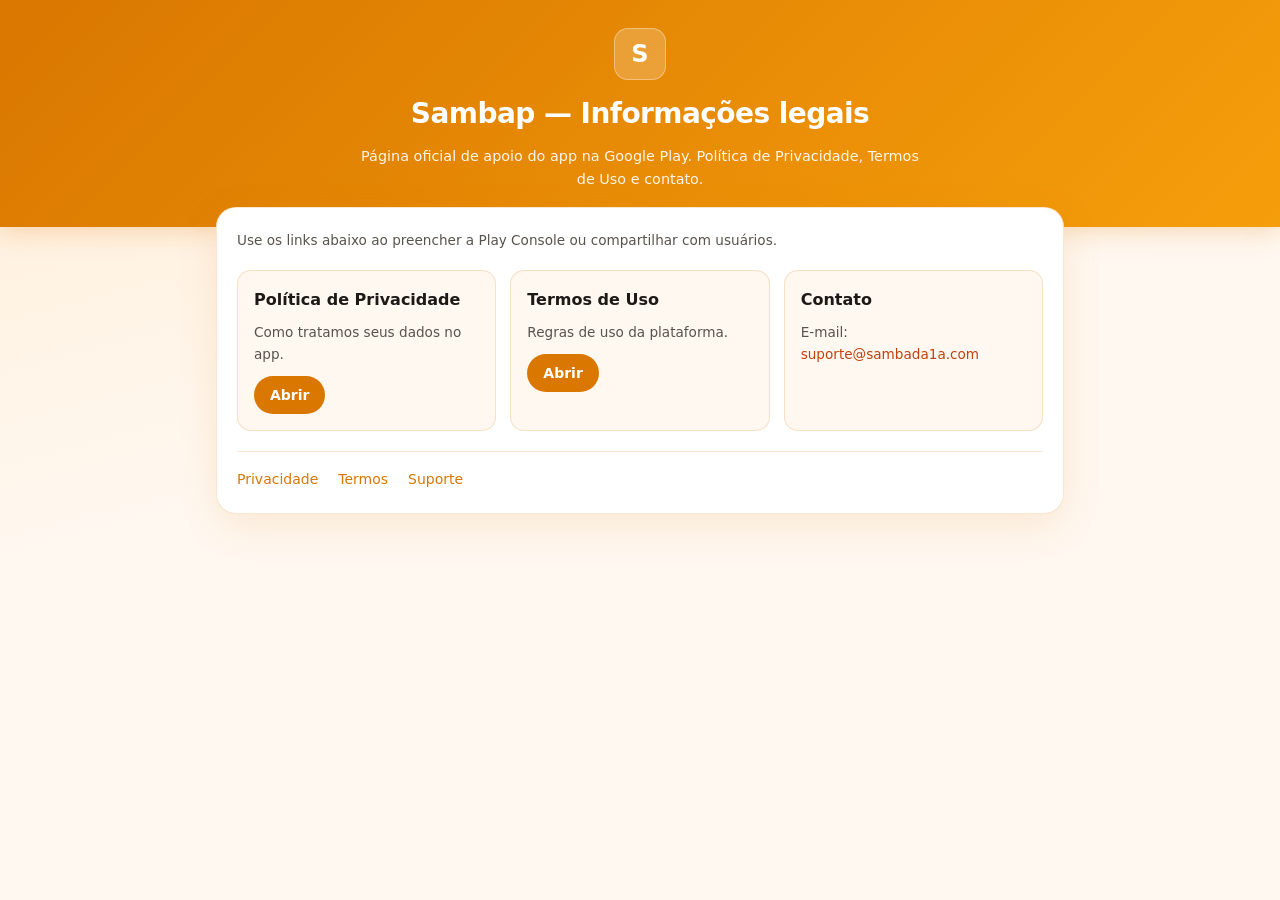
==== docs/index.html @ 3d009927 "Arquivos novos" ====
<!doctype html>
<html lang="pt-BR">
  <head>
    <meta charset="utf-8" />
    <meta name="viewport" content="width=device-width,initial-scale=1" />
    <title>Sambap — Informações legais</title>
    <meta
      name="description"
      content="Página de apoio (Política de Privacidade, Termos e contato) do app Sambap na Google Play."
    />
    <link rel="stylesheet" href="./legal-shared.css" />
  </head>
  <body>
    <header class="legal-header">
      <div class="legal-logo" aria-hidden="true">S</div>
      <h1>Sambap — Informações legais</h1>
      <p>
        Página oficial de apoio do app na Google Play. Política de Privacidade, Termos de Uso e contato.
      </p>
    </header>

    <main class="wrap">
      <section class="card">
        <p class="small" style="margin-top: 0">
          Use os links abaixo ao preencher a Play Console ou compartilhar com usuários.
        </p>
        <div class="grid">
          <div class="item">
            <strong>Política de Privacidade</strong>
            <p class="small" style="margin: 0">Como tratamos seus dados no app.</p>
            <a class="btn-link" href="./privacy.html">Abrir</a>
          </div>
          <div class="item">
            <strong>Termos de Uso</strong>
            <p class="small" style="margin: 0">Regras de uso da plataforma.</p>
            <a class="btn-link" href="./terms.html">Abrir</a>
          </div>
          <div class="item">
            <strong>Contato</strong>
            <p class="small" style="margin: 0">
              E-mail:
              <a href="mailto:suporte@sambada1a.com">suporte@sambada1a.com</a>
            </p>
          </div>
        </div>
        <nav class="legal-nav" aria-label="Navegação">
          <a href="./privacy.html">Privacidade</a>
          <a href="./terms.html">Termos</a>
          <a href="mailto:suporte@sambada1a.com">Suporte</a>
        </nav>
      </section>
    </main>
  </body>
</html>
---- docs/legal-shared.css ----
/* Estilo compartilhado — páginas legais alinhadas ao app Sambap (laranja #d97700) */
:root {
  color-scheme: light;
  --primary: #d97700;
  --primary-dark: #b45309;
  --primary-light: #f59e0b;
  --bg: #fff8f0;
  --bg-accent: #ffedd5;
  --card: #ffffff;
  --text: #1c1917;
  --muted: #57534e;
  --link: #c2410c;
  --border: rgba(217, 119, 0, 0.18);
  --shadow: 0 12px 40px rgba(217, 119, 0, 0.12);
  --radius: 20px;
  --font: "Segoe UI", system-ui, -apple-system, Roboto, Ubuntu, Cantarell, Noto Sans,
    Arial, sans-serif;
}

@media (prefers-color-scheme: dark) {
  :root {
    color-scheme: dark;
    --bg: #14110e;
    --bg-accent: #292017;
    --card: #1f1a16;
    --text: #fafaf9;
    --muted: #a8a29e;
    --link: #fdba74;
    --border: rgba(251, 191, 36, 0.2);
    --shadow: 0 12px 40px rgba(0, 0, 0, 0.45);
  }
}

* {
  box-sizing: border-box;
}

body {
  margin: 0;
  font-family: var(--font);
  background: linear-gradient(
      165deg,
      var(--bg-accent) 0%,
      var(--bg) 45%,
      var(--bg) 100%
    );
  color: var(--text);
  line-height: 1.6;
  min-height: 100vh;
}

.legal-header {
  background: linear-gradient(135deg, var(--primary) 0%, var(--primary-light) 100%);
  color: #fff;
  padding: 28px 18px 36px;
  text-align: center;
  box-shadow: 0 4px 24px rgba(217, 119, 0, 0.25);
}

.legal-header h1 {
  margin: 0;
  font-size: clamp(1.35rem, 4vw, 1.75rem);
  font-weight: 800;
  letter-spacing: -0.02em;
}

.legal-header p {
  margin: 8px 0 0;
  font-size: 0.9rem;
  opacity: 0.92;
  max-width: 36rem;
  margin-left: auto;
  margin-right: auto;
}

.legal-logo {
  display: inline-flex;
  align-items: center;
  justify-content: center;
  width: 52px;
  height: 52px;
  border-radius: 14px;
  background: rgba(255, 255, 255, 0.2);
  border: 1px solid rgba(255, 255, 255, 0.35);
  font-size: 1.5rem;
  font-weight: 900;
  margin-bottom: 12px;
}

.wrap {
  max-width: 880px;
  margin: -20px auto 0;
  padding: 0 16px 56px;
  position: relative;
  z-index: 1;
}

.card {
  background: var(--card);
  border: 1px solid var(--border);
  border-radius: var(--radius);
  padding: 22px 20px;
  box-shadow: var(--shadow);
}

.card h2 {
  margin: 0 0 12px;
  font-size: 1.15rem;
  color: var(--primary);
}

.card p,
.card li {
  color: var(--muted);
}

a {
  color: var(--link);
  text-decoration: none;
  font-weight: 500;
}

a:hover {
  text-decoration: underline;
}

.grid {
  display: grid;
  grid-template-columns: repeat(auto-fit, minmax(240px, 1fr));
  gap: 14px;
  margin-top: 18px;
}

.item {
  background: var(--bg);
  border: 1px solid var(--border);
  border-radius: 14px;
  padding: 16px;
  display: flex;
  flex-direction: column;
  gap: 10px;
}

.item strong {
  color: var(--text);
  font-size: 1rem;
}

.btn-link {
  display: inline-flex;
  align-items: center;
  justify-content: center;
  align-self: flex-start;
  padding: 8px 16px;
  border-radius: 999px;
  background: var(--primary);
  color: #fff !important;
  font-size: 0.875rem;
  font-weight: 600;
  text-decoration: none !important;
  transition: background 0.2s, transform 0.15s;
}

.btn-link:hover {
  background: var(--primary-dark);
  transform: translateY(-1px);
  text-decoration: none !important;
}

.small {
  font-size: 0.85rem;
  color: var(--muted);
}

.legal-nav {
  margin-top: 20px;
  padding-top: 16px;
  border-top: 1px solid var(--border);
  display: flex;
  flex-wrap: wrap;
  gap: 12px 20px;
  font-size: 0.875rem;
}

.legal-nav a {
  color: var(--primary);
}

/* Páginas longas (privacidade / termos) */
.card h1 {
  margin: 0;
  font-size: 1.5rem;
  font-weight: 800;
  color: var(--text);
  letter-spacing: -0.02em;
}

.card h2 {
  margin: 1.25rem 0 0.5rem;
  font-size: 1.05rem;
  font-weight: 700;
  color: var(--primary);
}

.top {
  display: flex;
  align-items: baseline;
  gap: 10px;
  flex-wrap: wrap;
}

.meta {
  color: var(--muted);
  font-size: 0.8125rem;
  margin-top: 6px;
}

.nav {
  margin: 14px 0 0;
  font-size: 0.875rem;
  padding-bottom: 12px;
  border-bottom: 1px solid var(--border);
}

.nav a {
  margin-right: 14px;
  color: var(--primary);
}

.pill {
  display: inline-block;
  border: 1px solid var(--border);
  border-radius: 999px;
  padding: 4px 10px;
  font-size: 0.75rem;
  color: var(--muted);
  background: var(--bg);
}

code {
  font-family: ui-monospace, SFMono-Regular, Menlo, Monaco, Consolas, monospace;
  font-size: 0.9em;
  background: var(--bg);
  padding: 0.1em 0.35em;
  border-radius: 4px;
}
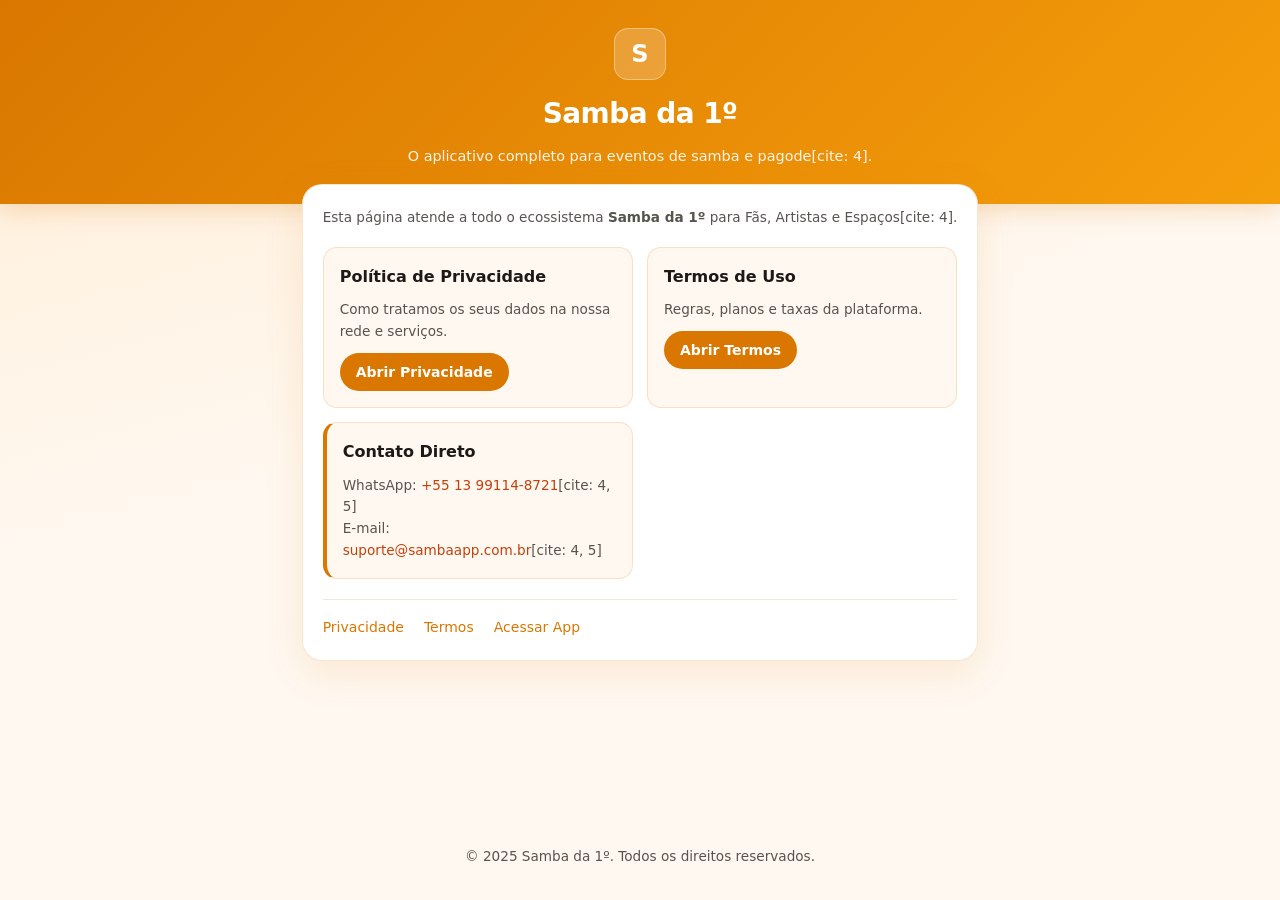
==== commit 8ed8b0c3: "Atualiza páginas legais e de privacidade do Samba da 1º" ====
--- a/docs/index.html
+++ b/docs/index.html
@@ -3,52 +3,55 @@
   <head>
     <meta charset="utf-8" />
     <meta name="viewport" content="width=device-width,initial-scale=1" />
-    <title>Sambap — Informações legais</title>
-    <meta
-      name="description"
-      content="Página de apoio (Política de Privacidade, Termos e contato) do app Sambap na Google Play."
-    />
+    <title>Samba da 1º — Informações Legais</title>
+    <meta name="description" content="O aplicativo completo para eventos de samba e pagode. Página oficial de apoio (Política de Privacidade, Termos e contato)." />
+    
+    <meta property="og:title" content="Samba da 1º — Informações Legais" />
+    <meta property="og:description" content="O aplicativo completo para eventos de samba e pagode. Política de Privacidade e Termos de Uso." />
+    <meta property="og:type" content="website" />
+    <meta property="og:url" content="https://app-de-primeira.web.app" />
+
     <link rel="stylesheet" href="./legal-shared.css" />
   </head>
   <body>
     <header class="legal-header">
       <div class="legal-logo" aria-hidden="true">S</div>
-      <h1>Sambap — Informações legais</h1>
-      <p>
-        Página oficial de apoio do app na Google Play. Política de Privacidade, Termos de Uso e contato.
-      </p>
+      <h1>Samba da 1º</h1>
+      <p>O aplicativo completo para eventos de samba e pagode[cite: 4].</p>
     </header>
-
     <main class="wrap">
       <section class="card">
         <p class="small" style="margin-top: 0">
-          Use os links abaixo ao preencher a Play Console ou compartilhar com usuários.
+          Esta página atende a todo o ecossistema <strong>Samba da 1º</strong> para Fãs, Artistas e Espaços[cite: 4].
         </p>
         <div class="grid">
           <div class="item">
             <strong>Política de Privacidade</strong>
-            <p class="small" style="margin: 0">Como tratamos seus dados no app.</p>
-            <a class="btn-link" href="./privacy.html">Abrir</a>
+            <p class="small" style="margin: 0">Como tratamos os seus dados na nossa rede e serviços.</p>
+            <a class="btn-link" href="./privacy.html">Abrir Privacidade</a>
           </div>
           <div class="item">
             <strong>Termos de Uso</strong>
-            <p class="small" style="margin: 0">Regras de uso da plataforma.</p>
-            <a class="btn-link" href="./terms.html">Abrir</a>
+            <p class="small" style="margin: 0">Regras, planos e taxas da plataforma.</p>
+            <a class="btn-link" href="./terms.html">Abrir Termos</a>
           </div>
-          <div class="item">
-            <strong>Contato</strong>
+          <div class="item" style="border-left: 4px solid var(--primary);">
+            <strong>Contato Direto</strong>
             <p class="small" style="margin: 0">
-              E-mail:
-              <a href="mailto:suporte@sambada1a.com">suporte@sambada1a.com</a>
+              WhatsApp: <a href="https://wa.me/5513991148721">+55 13 99114-8721</a>[cite: 4, 5]<br/>
+              E-mail: <a href="mailto:suporte@sambaapp.com.br">suporte@sambaapp.com.br</a>[cite: 4, 5]
             </p>
           </div>
         </div>
-        <nav class="legal-nav" aria-label="Navegação">
+        <nav class="legal-nav" aria-label="Navegação secundária">
           <a href="./privacy.html">Privacidade</a>
           <a href="./terms.html">Termos</a>
-          <a href="mailto:suporte@sambada1a.com">Suporte</a>
+          <a href="https://app-de-primeira.web.app">Acessar App</a>
         </nav>
       </section>
     </main>
+    <footer class="site-footer">
+      &copy; 2025 Samba da 1º. Todos os direitos reservados.
+    </footer>
   </body>
-</html>
+</html>
--- a/docs/legal-shared.css
+++ b/docs/legal-shared.css
@@ -1,7 +1,11 @@
-/* Estilo compartilhado — páginas legais alinhadas ao app Sambap (laranja #d97700) */
+/* Estilo compartilhado — Páginas legais alinhadas ao app Samba da 1º */
 :root {
   color-scheme: light;
+  /* Paleta de Cores Oficial */
   --primary: #d97700;
+  --app-fan: #0000cd;
+  --app-artist: #710d71;
+  
   --primary-dark: #b45309;
   --primary-light: #f59e0b;
   --bg: #fff8f0;
@@ -13,8 +17,7 @@
   --border: rgba(217, 119, 0, 0.18);
   --shadow: 0 12px 40px rgba(217, 119, 0, 0.12);
   --radius: 20px;
-  --font: "Segoe UI", system-ui, -apple-system, Roboto, Ubuntu, Cantarell, Noto Sans,
-    Arial, sans-serif;
+  --font: "Segoe UI", system-ui, -apple-system, Roboto, Ubuntu, Cantarell, Noto Sans, Arial, sans-serif;
 }
 
 @media (prefers-color-scheme: dark) {
@@ -31,22 +34,21 @@
   }
 }
 
-* {
+*, *::before, *::after {
   box-sizing: border-box;
 }
+
+html { scroll-behavior: smooth; }
 
 body {
   margin: 0;
   font-family: var(--font);
-  background: linear-gradient(
-      165deg,
-      var(--bg-accent) 0%,
-      var(--bg) 45%,
-      var(--bg) 100%
-    );
+  background: linear-gradient(165deg, var(--bg-accent) 0%, var(--bg) 45%, var(--bg) 100%);
   color: var(--text);
   line-height: 1.6;
   min-height: 100vh;
+  display: flex;
+  flex-direction: column;
 }
 
 .legal-header {
@@ -93,6 +95,7 @@
   padding: 0 16px 56px;
   position: relative;
   z-index: 1;
+  flex: 1;
 }
 
 .card {
@@ -109,10 +112,7 @@
   color: var(--primary);
 }
 
-.card p,
-.card li {
-  color: var(--muted);
-}
+.card p, .card li { color: var(--muted); }
 
 a {
   color: var(--link);
@@ -120,8 +120,12 @@
   font-weight: 500;
 }
 
-a:hover {
-  text-decoration: underline;
+a:hover { text-decoration: underline; }
+
+a:focus-visible, .btn-link:focus-visible {
+  outline: 3px solid var(--primary-light);
+  outline-offset: 3px;
+  border-radius: 4px;
 }
 
 .grid {
@@ -139,6 +143,13 @@
   display: flex;
   flex-direction: column;
   gap: 10px;
+  transition: transform 0.2s ease, box-shadow 0.2s ease;
+}
+
+.item:hover {
+  transform: translateY(-3px);
+  box-shadow: 0 8px 24px rgba(217, 119, 0, 0.08);
+  border-color: var(--primary-light);
 }
 
 .item strong {
@@ -164,7 +175,6 @@
 .btn-link:hover {
   background: var(--primary-dark);
   transform: translateY(-1px);
-  text-decoration: none !important;
 }
 
 .small {
@@ -182,12 +192,9 @@
   font-size: 0.875rem;
 }
 
-.legal-nav a {
-  color: var(--primary);
-}
-
-/* Páginas longas (privacidade / termos) */
-.card h1 {
+.legal-nav a { color: var(--primary); }
+
+.card h2.title-main {
   margin: 0;
   font-size: 1.5rem;
   font-weight: 800;
@@ -244,3 +251,11 @@
   padding: 0.1em 0.35em;
   border-radius: 4px;
 }
+
+.site-footer {
+  text-align: center;
+  padding: 2rem 1rem;
+  color: var(--muted);
+  font-size: 0.85rem;
+  margin-top: auto;
+}
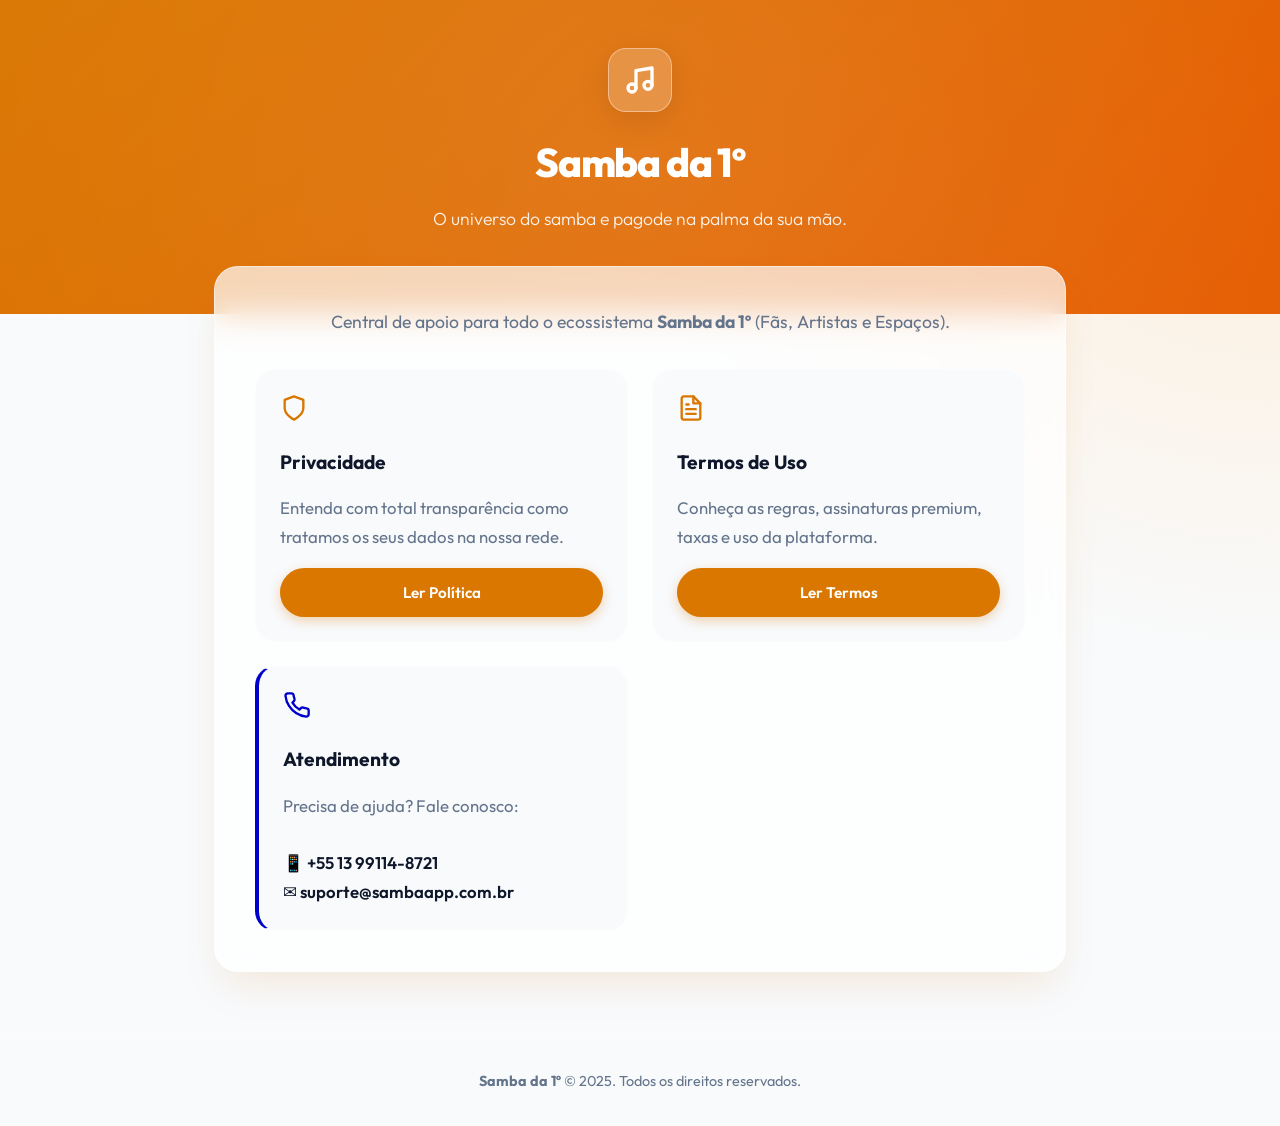
==== commit 8b849f2b: "Atualiza páginas" ====
--- a/docs/index.html
+++ b/docs/index.html
@@ -9,49 +9,54 @@
     <meta property="og:title" content="Samba da 1º — Informações Legais" />
     <meta property="og:description" content="O aplicativo completo para eventos de samba e pagode. Política de Privacidade e Termos de Uso." />
     <meta property="og:type" content="website" />
-    <meta property="og:url" content="https://app-de-primeira.web.app" />
 
     <link rel="stylesheet" href="./legal-shared.css" />
   </head>
   <body>
     <header class="legal-header">
-      <div class="legal-logo" aria-hidden="true">S</div>
+      <div class="legal-logo" aria-hidden="true">
+        <svg width="32" height="32" viewBox="0 0 24 24" fill="none" stroke="currentColor" stroke-width="2.5" stroke-linecap="round" stroke-linejoin="round"><path d="M9 18V5l12-2v13"></path><circle cx="6" cy="18" r="3"></circle><circle cx="18" cy="16" r="3"></circle></svg>
+      </div>
       <h1>Samba da 1º</h1>
-      <p>O aplicativo completo para eventos de samba e pagode[cite: 4].</p>
+      <p>O universo do samba e pagode na palma da sua mão.</p>
     </header>
+    
     <main class="wrap">
       <section class="card">
-        <p class="small" style="margin-top: 0">
-          Esta página atende a todo o ecossistema <strong>Samba da 1º</strong> para Fãs, Artistas e Espaços[cite: 4].
+        <p style="text-align: center; font-size: 1.1rem; margin-top: 0; margin-bottom: 2rem;">
+          Central de apoio para todo o ecossistema <strong>Samba da 1º</strong> (Fãs, Artistas e Espaços).
         </p>
+        
         <div class="grid">
           <div class="item">
-            <strong>Política de Privacidade</strong>
-            <p class="small" style="margin: 0">Como tratamos os seus dados na nossa rede e serviços.</p>
-            <a class="btn-link" href="./privacy.html">Abrir Privacidade</a>
+            <svg style="color: var(--primary); margin-bottom: 0.5rem;" width="28" height="28" viewBox="0 0 24 24" fill="none" stroke="currentColor" stroke-width="2" stroke-linecap="round" stroke-linejoin="round"><path d="M12 22s8-4 8-10V5l-8-3-8 3v7c0 6 8 10 8 10z"></path></svg>
+            <strong>Privacidade</strong>
+            <p class="small">Entenda com total transparência como tratamos os seus dados na nossa rede.</p>
+            <a class="btn-link" href="./privacy.html">Ler Política</a>
           </div>
+          
           <div class="item">
+            <svg style="color: var(--primary); margin-bottom: 0.5rem;" width="28" height="28" viewBox="0 0 24 24" fill="none" stroke="currentColor" stroke-width="2" stroke-linecap="round" stroke-linejoin="round"><path d="M14 2H6a2 2 0 0 0-2 2v16a2 2 0 0 0 2 2h12a2 2 0 0 0 2-2V8z"></path><polyline points="14 2 14 8 20 8"></polyline><line x1="16" y1="13" x2="8" y2="13"></line><line x1="16" y1="17" x2="8" y2="17"></line><polyline points="10 9 9 9 8 9"></polyline></svg>
             <strong>Termos de Uso</strong>
-            <p class="small" style="margin: 0">Regras, planos e taxas da plataforma.</p>
-            <a class="btn-link" href="./terms.html">Abrir Termos</a>
+            <p class="small">Conheça as regras, assinaturas premium, taxas e uso da plataforma.</p>
+            <a class="btn-link" href="./terms.html">Ler Termos</a>
           </div>
-          <div class="item" style="border-left: 4px solid var(--primary);">
-            <strong>Contato Direto</strong>
-            <p class="small" style="margin: 0">
-              WhatsApp: <a href="https://wa.me/5513991148721">+55 13 99114-8721</a>[cite: 4, 5]<br/>
-              E-mail: <a href="mailto:suporte@sambaapp.com.br">suporte@sambaapp.com.br</a>[cite: 4, 5]
+          
+          <div class="item" style="border-left: 4px solid var(--app-fan);">
+            <svg style="color: var(--app-fan); margin-bottom: 0.5rem;" width="28" height="28" viewBox="0 0 24 24" fill="none" stroke="currentColor" stroke-width="2" stroke-linecap="round" stroke-linejoin="round"><path d="M22 16.92v3a2 2 0 0 1-2.18 2 19.79 19.79 0 0 1-8.63-3.07 19.5 19.5 0 0 1-6-6 19.79 19.79 0 0 1-3.07-8.67A2 2 0 0 1 4.11 2h3a2 2 0 0 1 2 1.72 12.84 12.84 0 0 0 .7 2.81 2 2 0 0 1-.45 2.11L8.09 9.91a16 16 0 0 0 6 6l1.27-1.27a2 2 0 0 1 2.11-.45 12.84 12.84 0 0 0 2.81.7A2 2 0 0 1 22 16.92z"></path></svg>
+            <strong>Atendimento</strong>
+            <p class="small">
+              Precisa de ajuda? Fale conosco:<br/><br/>
+              <a href="https://wa.me/5513991148721" style="color: var(--text);">📱 +55 13 99114-8721</a><br/>
+              <a href="mailto:suporte@sambaapp.com.br" style="color: var(--text);">✉️ suporte@sambaapp.com.br</a>
             </p>
           </div>
         </div>
-        <nav class="legal-nav" aria-label="Navegação secundária">
-          <a href="./privacy.html">Privacidade</a>
-          <a href="./terms.html">Termos</a>
-          <a href="https://app-de-primeira.web.app">Acessar App</a>
-        </nav>
       </section>
     </main>
+    
     <footer class="site-footer">
-      &copy; 2025 Samba da 1º. Todos os direitos reservados.
+      <strong>Samba da 1º</strong> &copy; 2025. Todos os direitos reservados.
     </footer>
   </body>
 </html>
--- a/docs/legal-shared.css
+++ b/docs/legal-shared.css
@@ -1,36 +1,42 @@
-/* Estilo compartilhado — Páginas legais alinhadas ao app Samba da 1º */
+@import url('https://fonts.googleapis.com/css2?family=Outfit:wght@300;400;500;600;700;800&display=swap');
+
+/* Variáveis e Tema Moderno */
 :root {
   color-scheme: light;
-  /* Paleta de Cores Oficial */
   --primary: #d97700;
+  --primary-light: #f5a31a;
+  --primary-dark: #b45309;
   --app-fan: #0000cd;
   --app-artist: #710d71;
   
-  --primary-dark: #b45309;
-  --primary-light: #f59e0b;
-  --bg: #fff8f0;
-  --bg-accent: #ffedd5;
-  --card: #ffffff;
-  --text: #1c1917;
-  --muted: #57534e;
-  --link: #c2410c;
-  --border: rgba(217, 119, 0, 0.18);
-  --shadow: 0 12px 40px rgba(217, 119, 0, 0.12);
-  --radius: 20px;
-  --font: "Segoe UI", system-ui, -apple-system, Roboto, Ubuntu, Cantarell, Noto Sans, Arial, sans-serif;
+  --bg: #f8fafc;
+  --bg-gradient: radial-gradient(circle at top right, #ffedd5 0%, #f8fafc 40%);
+  --card-bg: rgba(255, 255, 255, 0.7);
+  --card-border: rgba(255, 255, 255, 0.5);
+  
+  --text: #0f172a;
+  --text-muted: #64748b;
+  --link: #d97700;
+  
+  --shadow-sm: 0 4px 6px -1px rgba(0, 0, 0, 0.05);
+  --shadow-lg: 0 20px 40px -10px rgba(217, 119, 0, 0.15);
+  --radius: 24px;
+  --font: 'Outfit', system-ui, -apple-system, sans-serif;
 }
 
 @media (prefers-color-scheme: dark) {
   :root {
     color-scheme: dark;
-    --bg: #14110e;
-    --bg-accent: #292017;
-    --card: #1f1a16;
-    --text: #fafaf9;
-    --muted: #a8a29e;
-    --link: #fdba74;
-    --border: rgba(251, 191, 36, 0.2);
-    --shadow: 0 12px 40px rgba(0, 0, 0, 0.45);
+    --bg: #0f172a;
+    --bg-gradient: radial-gradient(circle at top right, rgba(217,119,0,0.15) 0%, #0f172a 50%);
+    --card-bg: rgba(30, 41, 59, 0.6);
+    --card-border: rgba(255, 255, 255, 0.05);
+    
+    --text: #f8fafc;
+    --text-muted: #94a3b8;
+    --link: #fbd38d;
+    
+    --shadow-lg: 0 20px 40px -10px rgba(0, 0, 0, 0.5);
   }
 }
 
@@ -38,224 +44,299 @@
   box-sizing: border-box;
 }
 
-html { scroll-behavior: smooth; }
+html {
+  scroll-behavior: smooth;
+}
 
 body {
   margin: 0;
   font-family: var(--font);
-  background: linear-gradient(165deg, var(--bg-accent) 0%, var(--bg) 45%, var(--bg) 100%);
+  background: var(--bg);
+  background-image: var(--bg-gradient);
   color: var(--text);
-  line-height: 1.6;
+  line-height: 1.7;
   min-height: 100vh;
   display: flex;
   flex-direction: column;
-}
-
+  -webkit-font-smoothing: antialiased;
+}
+
+/* Header Premium */
 .legal-header {
-  background: linear-gradient(135deg, var(--primary) 0%, var(--primary-light) 100%);
-  color: #fff;
-  padding: 28px 18px 36px;
+  background: linear-gradient(135deg, var(--primary) 0%, #e65c00 100%);
+  color: #ffffff;
+  padding: 3rem 1.5rem 5rem;
   text-align: center;
-  box-shadow: 0 4px 24px rgba(217, 119, 0, 0.25);
+  position: relative;
+  overflow: hidden;
+}
+
+.legal-header::before {
+  content: '';
+  position: absolute;
+  top: -50%; left: -50%; width: 200%; height: 200%;
+  background: radial-gradient(circle, rgba(255,255,255,0.1) 0%, transparent 60%);
+  animation: rotate 20s linear infinite;
+}
+
+@keyframes rotate {
+  100% { transform: rotate(360deg); }
+}
+
+.legal-logo {
+  position: relative;
+  display: inline-flex;
+  align-items: center;
+  justify-content: center;
+  width: 64px;
+  height: 64px;
+  border-radius: 18px;
+  background: rgba(255, 255, 255, 0.2);
+  backdrop-filter: blur(10px);
+  border: 1px solid rgba(255, 255, 255, 0.4);
+  font-size: 2rem;
+  font-weight: 800;
+  margin-bottom: 1rem;
+  box-shadow: 0 8px 32px rgba(0,0,0,0.1);
+  animation: float 6s ease-in-out infinite;
+}
+
+@keyframes float {
+  0%, 100% { transform: translateY(0); }
+  50% { transform: translateY(-10px); }
 }
 
 .legal-header h1 {
+  position: relative;
   margin: 0;
-  font-size: clamp(1.35rem, 4vw, 1.75rem);
+  font-size: clamp(1.8rem, 5vw, 2.5rem);
   font-weight: 800;
-  letter-spacing: -0.02em;
+  letter-spacing: -0.03em;
 }
 
 .legal-header p {
-  margin: 8px 0 0;
-  font-size: 0.9rem;
-  opacity: 0.92;
-  max-width: 36rem;
-  margin-left: auto;
-  margin-right: auto;
-}
-
-.legal-logo {
-  display: inline-flex;
-  align-items: center;
-  justify-content: center;
-  width: 52px;
-  height: 52px;
-  border-radius: 14px;
-  background: rgba(255, 255, 255, 0.2);
-  border: 1px solid rgba(255, 255, 255, 0.35);
-  font-size: 1.5rem;
-  font-weight: 900;
-  margin-bottom: 12px;
-}
-
+  position: relative;
+  margin: 0.5rem auto 0;
+  font-size: 1.1rem;
+  font-weight: 300;
+  opacity: 0.9;
+  max-width: 40rem;
+}
+
+/* Layout Principal & Glassmorphism */
 .wrap {
-  max-width: 880px;
-  margin: -20px auto 0;
-  padding: 0 16px 56px;
-  position: relative;
-  z-index: 1;
+  max-width: 900px;
+  width: 100%;
+  margin: -3rem auto 0;
+  padding: 0 1.5rem 4rem;
+  position: relative;
+  z-index: 10;
   flex: 1;
 }
 
 .card {
-  background: var(--card);
-  border: 1px solid var(--border);
+  background: var(--card-bg);
+  backdrop-filter: blur(16px);
+  -webkit-backdrop-filter: blur(16px);
+  border: 1px solid var(--card-border);
   border-radius: var(--radius);
-  padding: 22px 20px;
-  box-shadow: var(--shadow);
+  padding: 2.5rem;
+  box-shadow: var(--shadow-lg);
+}
+
+/* Tipografia Interna */
+.card h2.title-main {
+  margin: 0;
+  font-size: 2rem;
+  font-weight: 800;
+  letter-spacing: -0.03em;
+  background: linear-gradient(90deg, var(--primary), #e65c00);
+  -webkit-background-clip: text;
+  -webkit-text-fill-color: transparent;
 }
 
 .card h2 {
-  margin: 0 0 12px;
-  font-size: 1.15rem;
-  color: var(--primary);
-}
-
-.card p, .card li { color: var(--muted); }
-
+  margin: 2rem 0 1rem;
+  font-size: 1.3rem;
+  font-weight: 700;
+  color: var(--text);
+  display: flex;
+  align-items: center;
+  gap: 0.5rem;
+}
+
+.card h2::before {
+  content: '';
+  display: block;
+  width: 8px;
+  height: 24px;
+  background: var(--primary);
+  border-radius: 4px;
+}
+
+.card p, .card li {
+  color: var(--text-muted);
+  font-size: 1.05rem;
+}
+
+.card ul {
+  padding-left: 1.5rem;
+}
+
+.card li {
+  margin-bottom: 0.5rem;
+}
+
+.card li strong {
+  color: var(--text);
+}
+
+/* Links & Botões */
 a {
   color: var(--link);
   text-decoration: none;
-  font-weight: 500;
-}
-
-a:hover { text-decoration: underline; }
-
-a:focus-visible, .btn-link:focus-visible {
-  outline: 3px solid var(--primary-light);
-  outline-offset: 3px;
-  border-radius: 4px;
-}
-
+  font-weight: 600;
+  transition: opacity 0.2s;
+}
+
+a:hover {
+  text-decoration: underline;
+  opacity: 0.8;
+}
+
+.btn-link {
+  display: inline-flex;
+  align-items: center;
+  justify-content: center;
+  padding: 0.75rem 1.5rem;
+  border-radius: 99px;
+  background: var(--primary);
+  color: #fff !important;
+  font-size: 0.95rem;
+  font-weight: 600;
+  text-decoration: none !important;
+  transition: all 0.3s cubic-bezier(0.4, 0, 0.2, 1);
+  box-shadow: 0 4px 12px rgba(217, 119, 0, 0.3);
+}
+
+.btn-link:hover {
+  transform: translateY(-2px);
+  background: var(--primary-dark);
+  box-shadow: 0 6px 16px rgba(217, 119, 0, 0.4);
+}
+
+/* Grid Home */
 .grid {
   display: grid;
-  grid-template-columns: repeat(auto-fit, minmax(240px, 1fr));
-  gap: 14px;
-  margin-top: 18px;
+  grid-template-columns: repeat(auto-fit, minmax(250px, 1fr));
+  gap: 1.5rem;
+  margin-top: 2rem;
 }
 
 .item {
   background: var(--bg);
-  border: 1px solid var(--border);
-  border-radius: 14px;
-  padding: 16px;
+  border: 1px solid var(--card-border);
+  border-radius: 20px;
+  padding: 1.5rem;
   display: flex;
   flex-direction: column;
-  gap: 10px;
-  transition: transform 0.2s ease, box-shadow 0.2s ease;
+  gap: 1rem;
+  transition: all 0.3s ease;
+  position: relative;
+  overflow: hidden;
+}
+
+.item::before {
+  content: '';
+  position: absolute;
+  top: 0; left: 0; right: 0;
+  height: 4px;
+  background: var(--primary);
+  opacity: 0;
+  transition: opacity 0.3s;
 }
 
 .item:hover {
-  transform: translateY(-3px);
-  box-shadow: 0 8px 24px rgba(217, 119, 0, 0.08);
-  border-color: var(--primary-light);
+  transform: translateY(-4px);
+  box-shadow: var(--shadow-lg);
+}
+
+.item:hover::before {
+  opacity: 1;
 }
 
 .item strong {
   color: var(--text);
-  font-size: 1rem;
-}
-
-.btn-link {
-  display: inline-flex;
-  align-items: center;
-  justify-content: center;
-  align-self: flex-start;
-  padding: 8px 16px;
-  border-radius: 999px;
-  background: var(--primary);
-  color: #fff !important;
-  font-size: 0.875rem;
-  font-weight: 600;
-  text-decoration: none !important;
-  transition: background 0.2s, transform 0.15s;
-}
-
-.btn-link:hover {
-  background: var(--primary-dark);
-  transform: translateY(-1px);
-}
-
-.small {
-  font-size: 0.85rem;
-  color: var(--muted);
-}
-
-.legal-nav {
-  margin-top: 20px;
-  padding-top: 16px;
-  border-top: 1px solid var(--border);
-  display: flex;
-  flex-wrap: wrap;
-  gap: 12px 20px;
-  font-size: 0.875rem;
-}
-
-.legal-nav a { color: var(--primary); }
-
-.card h2.title-main {
+  font-size: 1.2rem;
+  font-weight: 700;
+}
+
+.item p.small {
   margin: 0;
-  font-size: 1.5rem;
-  font-weight: 800;
-  color: var(--text);
-  letter-spacing: -0.02em;
-}
-
-.card h2 {
-  margin: 1.25rem 0 0.5rem;
-  font-size: 1.05rem;
-  font-weight: 700;
-  color: var(--primary);
-}
-
-.top {
-  display: flex;
-  align-items: baseline;
-  gap: 10px;
-  flex-wrap: wrap;
-}
-
-.meta {
-  color: var(--muted);
-  font-size: 0.8125rem;
-  margin-top: 6px;
-}
-
-.nav {
-  margin: 14px 0 0;
-  font-size: 0.875rem;
-  padding-bottom: 12px;
-  border-bottom: 1px solid var(--border);
-}
-
-.nav a {
-  margin-right: 14px;
-  color: var(--primary);
-}
-
+  flex-grow: 1;
+}
+
+/* Elementos Utilitários */
 .pill {
   display: inline-block;
-  border: 1px solid var(--border);
-  border-radius: 999px;
-  padding: 4px 10px;
-  font-size: 0.75rem;
-  color: var(--muted);
-  background: var(--bg);
+  border: 1px solid var(--primary);
+  border-radius: 99px;
+  padding: 0.25rem 0.75rem;
+  font-size: 0.8rem;
+  font-weight: 600;
+  color: var(--primary);
+  background: rgba(217, 119, 0, 0.1);
+}
+
+.top {
+  display: flex;
+  align-items: center;
+  gap: 1rem;
+  flex-wrap: wrap;
+}
+
+.meta {
+  color: var(--text-muted);
+  font-size: 0.9rem;
+  margin-top: 1rem;
+  font-weight: 500;
+}
+
+.nav {
+  margin: 1.5rem 0 2rem;
+  padding-bottom: 1.5rem;
+  border-bottom: 1px solid var(--card-border);
+  display: flex;
+  gap: 1.5rem;
+}
+
+.nav a {
+  display: flex;
+  align-items: center;
+  gap: 0.4rem;
 }
 
 code {
   font-family: ui-monospace, SFMono-Regular, Menlo, Monaco, Consolas, monospace;
   font-size: 0.9em;
-  background: var(--bg);
-  padding: 0.1em 0.35em;
-  border-radius: 4px;
+  background: rgba(128, 128, 128, 0.1);
+  padding: 0.2em 0.4em;
+  border-radius: 6px;
+  color: var(--primary);
 }
 
 .site-footer {
   text-align: center;
-  padding: 2rem 1rem;
-  color: var(--muted);
-  font-size: 0.85rem;
+  padding: 2rem 1.5rem;
+  color: var(--text-muted);
+  font-size: 0.9rem;
   margin-top: auto;
+  border-top: 1px solid var(--card-border);
+  background: var(--bg);
+}
+
+/* Responsividade */
+@media (max-width: 640px) {
+  .card { padding: 1.5rem; }
+  .legal-header { padding: 2.5rem 1rem 4rem; }
 }
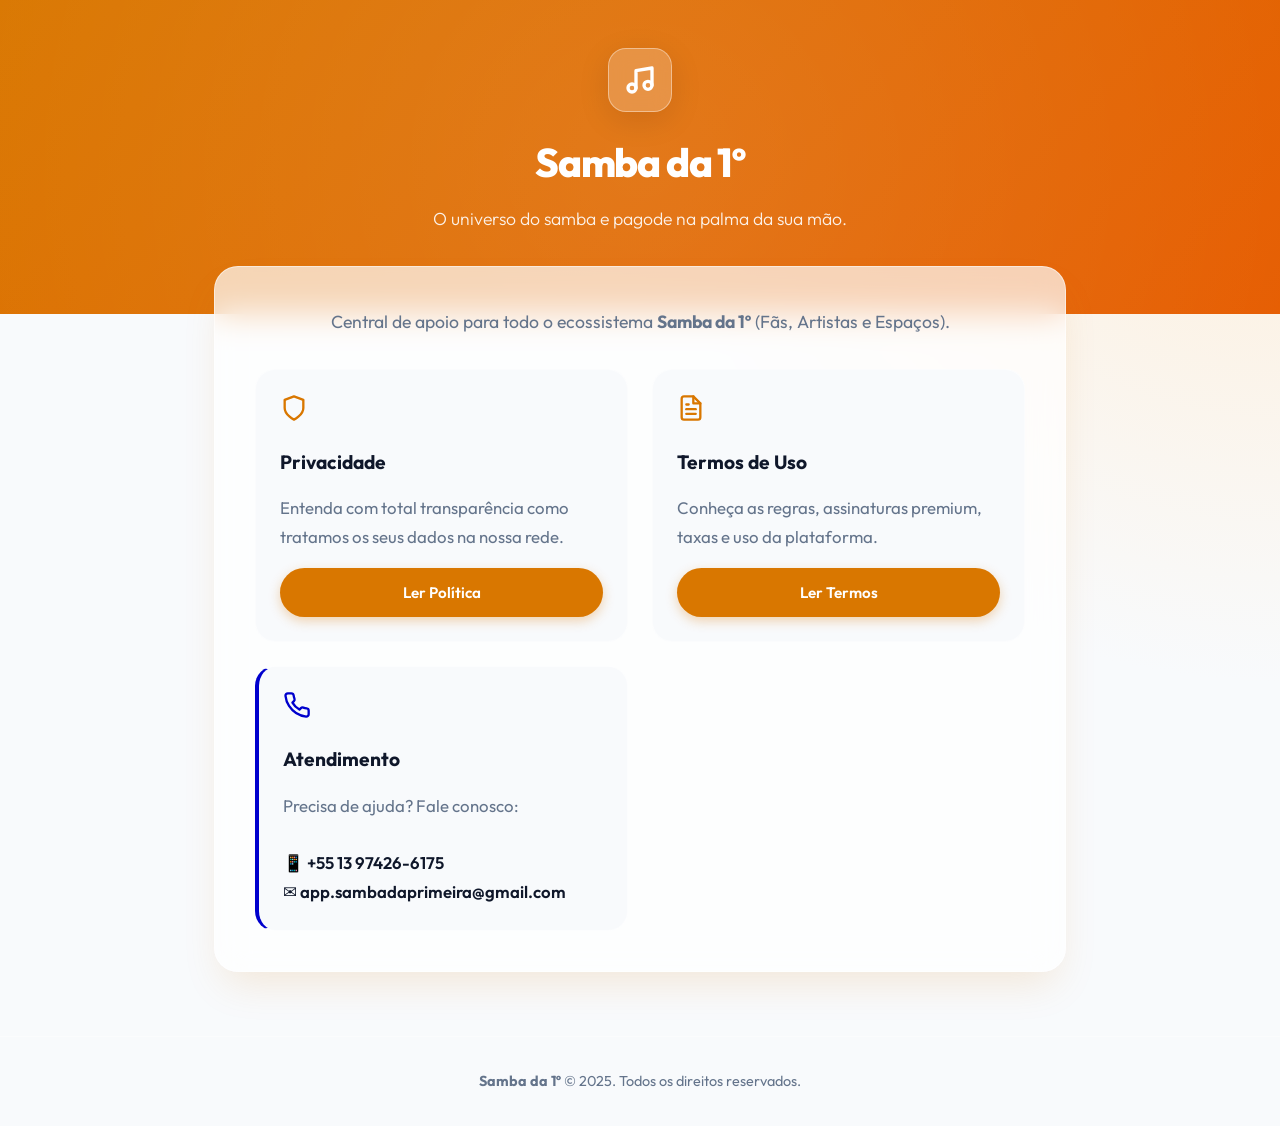
==== commit ffc4d185: "Atualiza páginas 2" ====
--- a/docs/index.html
+++ b/docs/index.html
@@ -47,8 +47,8 @@
             <strong>Atendimento</strong>
             <p class="small">
               Precisa de ajuda? Fale conosco:<br/><br/>
-              <a href="https://wa.me/5513991148721" style="color: var(--text);">📱 +55 13 99114-8721</a><br/>
-              <a href="mailto:suporte@sambaapp.com.br" style="color: var(--text);">✉️ suporte@sambaapp.com.br</a>
+              <a href="https://wa.me/5513974266175" style="color: var(--text);">📱 +55 13 97426-6175</a><br/>
+              <a href="mailto:app.sambadaprimeira@gmail.com" style="color: var(--text);">✉️ app.sambadaprimeira@gmail.com</a>
             </p>
           </div>
         </div>
